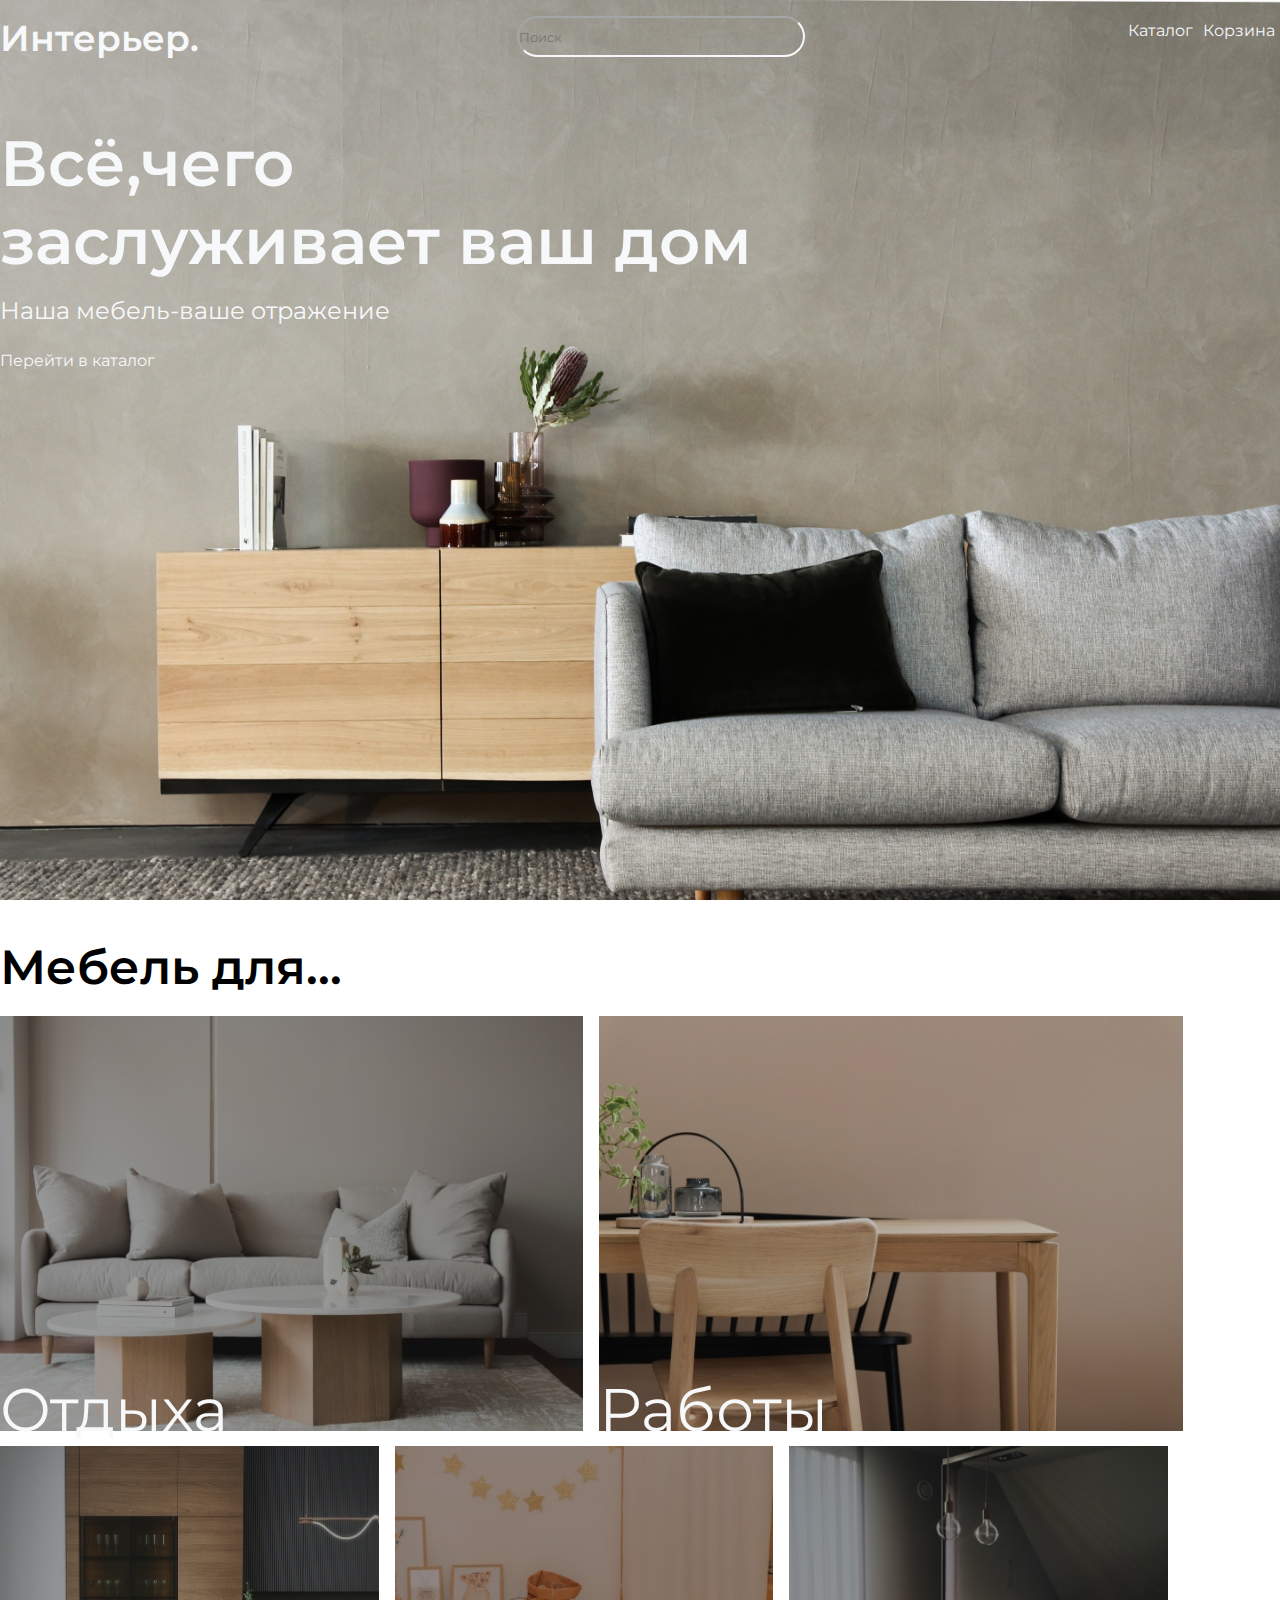
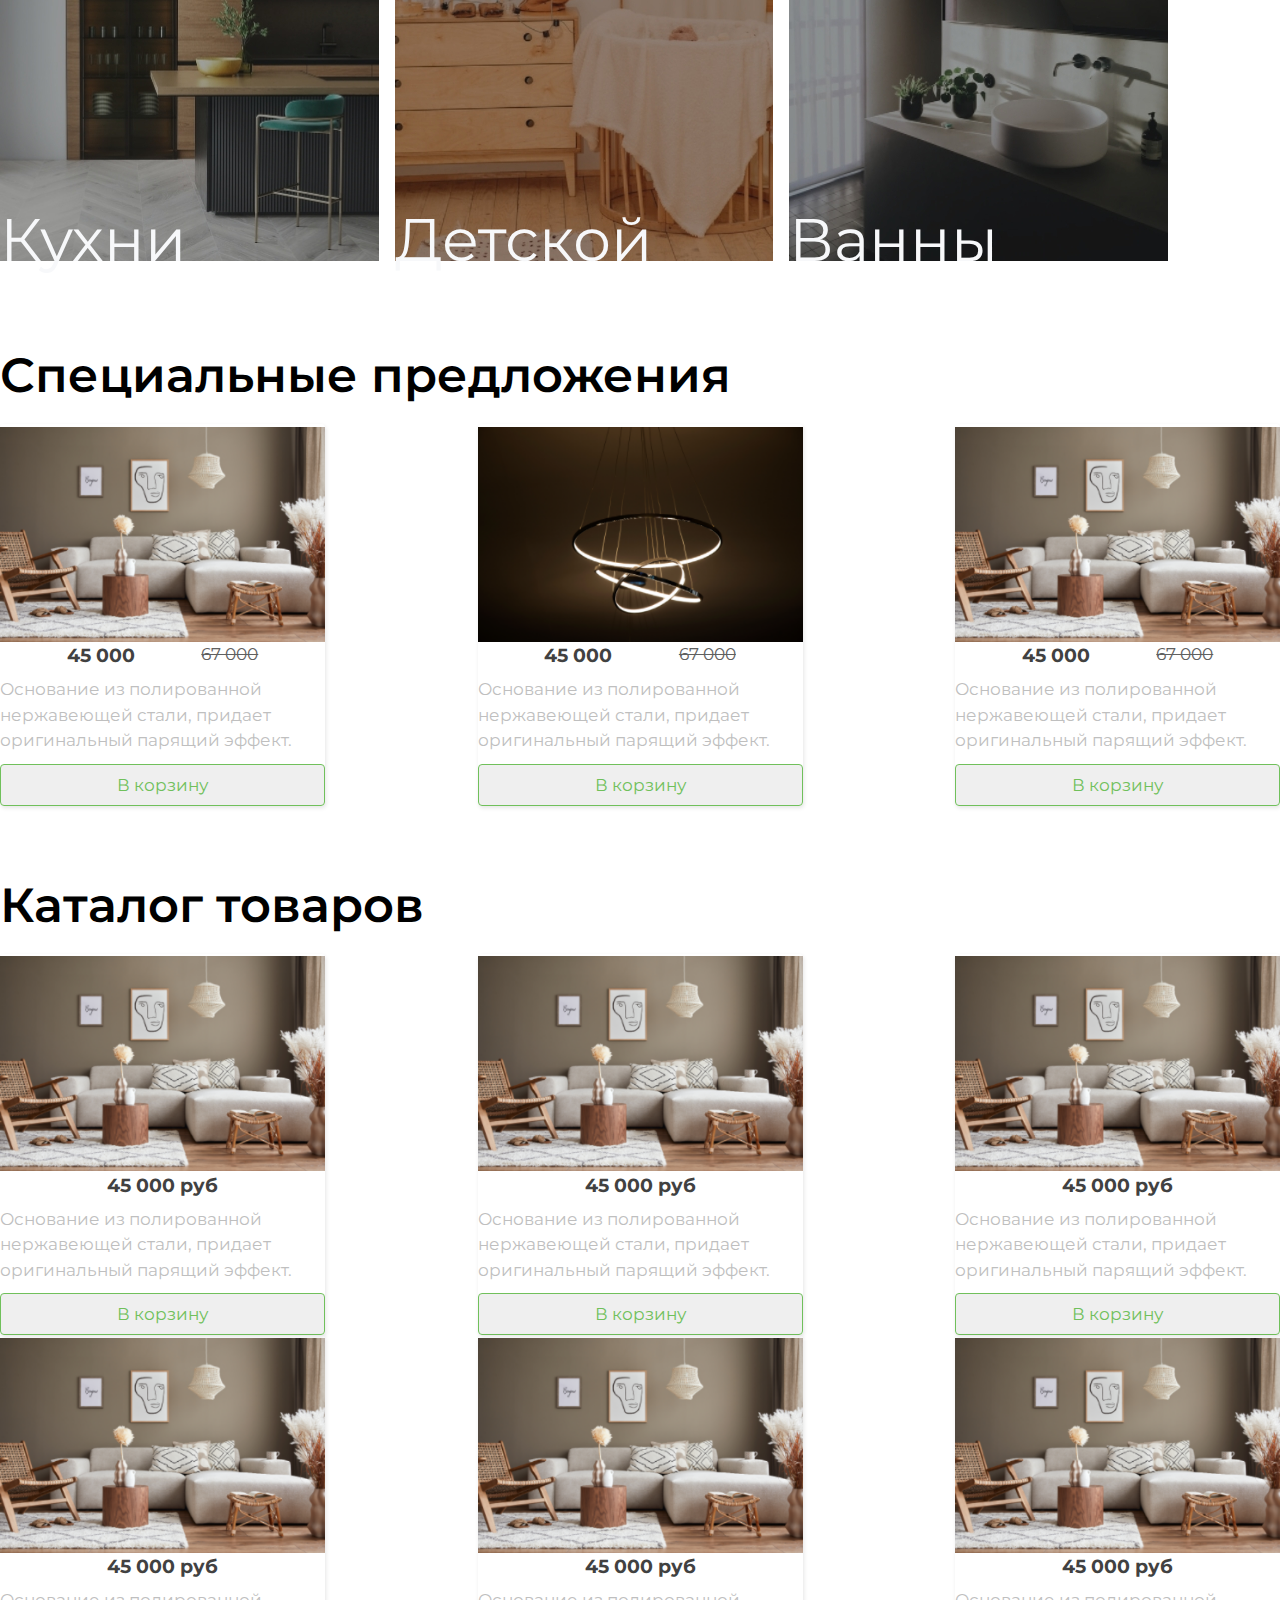
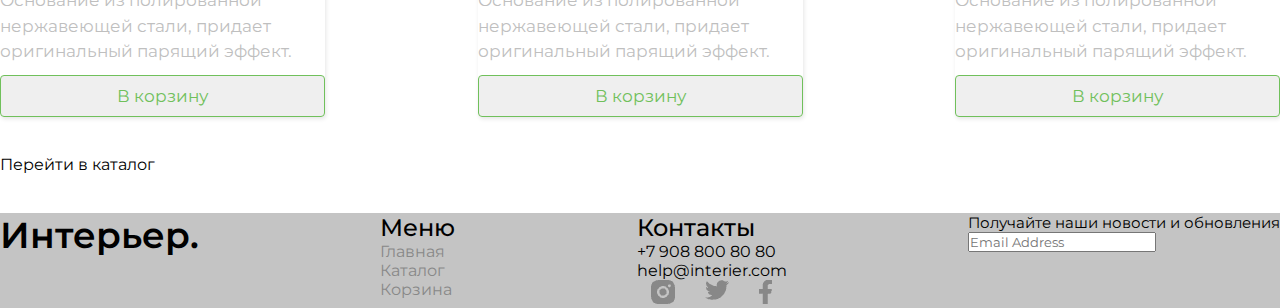
==== index.html @ 4b3cf43f "first commit" ====
<!DOCTYPE html>
<html lang="ru">

<head>
    <meta charset="UTF-8">
    <meta name="viewport" content="width=device-width, initial-scale=1.0">
    <title>Shop_interior</title>
    <link rel="stylesheet" href="./styles/styles.css">
</head>

<body>

    <header id="header" class="header">
        <div class="container">
            <nav class="header__navbar">
                <div class="interior__title">
                    <a href="#header" class="interior.">Интерьер.</a>
                </div>
                <div class="header__search">
                    <label for="search"></label>
                    <input type="search" placeholder="Поиск" id="search" class="search">
                </div>
                <div class="header__links">
                    <a href="#" class="header__link">Каталог</a>
                    <a href="#" class="header__link">Корзина</a>
                </div>
            </nav>
            <div class="header__main">
                <h1 class="header__title">Всё,чего <br> заслуживает ваш дом</h1>

                <p class="slogan">Наша мебель-ваше отражение</p>

                <a href="#" class="header__main__catalog">Перейти в каталог</a>

            </div>
        </div>
    </header>
    <main id="main" class="main">
        <div class="container">
            <div class="main__header">
                <h2 class="main__header__title">Мебель для...</h2>
                <div class="main__card__container">
                    <div class="main__card__container__top">
                        <a href="#" class="main__card__a">
                            <img src="/img/jpeg_card/Rectangle 17.jpeg" alt="Image">
                            <p class="main__card__a__p">Отдыха</p>
                        </a>
                        <a href="#" class="main__card__a">
                            <img src="/img/jpeg_card/Rectangle 18.jpeg" alt="Image">
                            <p class="main__card__a__p">Работы</p>
                        </a>
                    </div>
                    <div class="main__card__container__bot">
                        <a href="#" class="main__card__b">
                            <img src="/img/jpeg_card/Rectangle 19.jpeg" alt="Image">
                            <p class="main__card__b__p">Кухни</p>
                        </a>
                        <a href="#" class="main__card__b">
                            <img src="/img/jpeg_card/Rectangle 20.jpeg" alt="Image">
                            <p class="main__card__b__p">Детской</p>
                        </a>
                        <a href="#" class="main__card__b">
                            <img src="/img/jpeg_card/Rectangle 21.jpeg" alt="Image">
                            <p class="main__card__b__p">Ванны</p>
                        </a>
                    </div>
                </div>

            </div>
            <div class="main__middle">
                <h2 class="main__middle__title">Специальные предложения</h2>
                <div class="main__middle__container__card">
                    <div class="card">
                        <div class="card__top">
                            <a href="#" class="card__image">
                                <img src="/img/png_card/Rectangle 23-2.png" alt="image" />
                            </a>
                            <div class="card__label">Люстра Voda</div>
                        </div>
                        <div class="card__bottom">
                            <div class="card__prices">
                                <div class="card__price card__price--discount">45 000</div>
                                <div class="card__price card__price--common">67 000</div>
                            </div>
                            <a href="#" class="card__title">
                                Основание из полированной нержавеющей стали, придает оригинальный парящий эффект.
                            </a>
                            <button class="card__add">В корзину</button>
                        </div>
                    </div>

                    <div class="card">
                        <div class="card__top">
                            <a href="#" class="card__image">
                                <img src="/img/png_card/Rectangle 22-2.png" alt="img" />
                            </a>
                            <div class="card__label">Диван RONALD</div>
                        </div>
                        <div class="card__bottom">
                            <div class="card__prices">
                                <div class="card__price card__price--discount">45 000</div>
                                <div class="card__price card__price--common">67 000</div>
                            </div>
                            <a href="#" class="card__title">
                                Основание из полированной нержавеющей стали, придает оригинальный парящий эффект.
                            </a>
                            <button class="card__add">В корзину</button>
                        </div>
                    </div>
                    <div class="card">
                        <div class="card__top">
                            <a href="#" class="card__image">
                                <img src="/img/png_card/Rectangle 23-2.png" alt="img" />
                            </a>
                            <div class="card__label">Комод VENT</div>
                        </div>
                        <div class="card__bottom">
                            <div class="card__prices">
                                <div class="card__price card__price--discount">45 000</div>
                                <div class="card__price card__price--common">67 000</div>
                            </div>
                            <a href="#" class="card__title">
                                Основание из полированной нержавеющей стали, придает оригинальный парящий эффект.
                            </a>
                            <button class="card__add">В корзину</button>
                        </div>
                    </div>
                </div>
            </div>
            <div class="main__footer">
                <h2 class="main__footer__title">Каталог товаров</h2>
                <div class="main__footer__cards__top">
                    <div class="card">
                        <div class="card__top">
                            <a href="#" class="card__image">
                                <img src="/img/png_card/Rectangle 23-2.png" alt="img" />
                            </a>
                            <div class="card__label">Комод VENT</div>
                        </div>
                        <div class="card__bottom">
                            <div class="card__prices">
                                <div class="card__price card__price--discount">45 000 руб</div>
                            </div>
                            <a href="#" class="card__title">
                                Основание из полированной нержавеющей стали, придает оригинальный парящий эффект.
                            </a>
                            <button class="card__add">В корзину</button>
                        </div>
                    </div>
                    <div class="card">
                        <div class="card__top">
                            <a href="#" class="card__image">
                                <img src="/img/png_card/Rectangle 23-2.png" alt="img" />
                            </a>
                            <div class="card__label">Комод VENT</div>
                        </div>
                        <div class="card__bottom">
                            <div class="card__prices">
                                <div class="card__price card__price--discount">45 000 руб</div>
                            </div>
                            <a href="#" class="card__title">
                                Основание из полированной нержавеющей стали, придает оригинальный парящий эффект.
                            </a>
                            <button class="card__add">В корзину</button>
                        </div>
                    </div>
                    <div class="card">
                        <div class="card__top">
                            <a href="#" class="card__image">
                                <img src="/img/png_card/Rectangle 23-2.png" alt="img" />
                            </a>
                            <div class="card__label">Комод VENT</div>
                        </div>
                        <div class="card__bottom">
                            <div class="card__prices">
                                <div class="card__price card__price--discount">45 000 руб</div>
                            </div>
                            <a href="#" class="card__title">
                                Основание из полированной нержавеющей стали, придает оригинальный парящий эффект.
                            </a>
                            <button class="card__add">В корзину</button>
                        </div>
                    </div>
                </div>
                <div class="main__footer__cards__bot">
                    <div class="card">
                        <div class="card__top">
                            <a href="#" class="card__image">
                                <img src="/img/png_card/Rectangle 23-2.png" alt="img" />
                            </a>
                            <div class="card__label">Комод VENT</div>
                        </div>
                        <div class="card__bottom">
                            <div class="card__prices">
                                <div class="card__price card__price--discount">45 000 руб</div>
                            </div>
                            <a href="#" class="card__title">
                                Основание из полированной нержавеющей стали, придает оригинальный парящий эффект.
                            </a>
                            <button class="card__add">В корзину</button>
                        </div>
                    </div>
                    <div class="card">
                        <div class="card__top">
                            <a href="#" class="card__image">
                                <img src="/img/png_card/Rectangle 23-2.png" alt="img" />
                            </a>
                            <div class="card__label">Комод VENT</div>
                        </div>
                        <div class="card__bottom">
                            <div class="card__prices">
                                <div class="card__price card__price--discount">45 000 руб</div>
                            </div>
                            <a href="#" class="card__title">
                                Основание из полированной нержавеющей стали, придает оригинальный парящий эффект.
                            </a>
                            <button class="card__add">В корзину</button>
                        </div>
                    </div>
                    <div class="card">
                        <div class="card__top">
                            <a href="#" class="card__image">
                                <img src="/img/png_card/Rectangle 23-2.png" alt="img" />
                            </a>
                            <div class="card__label">Комод VENT</div>
                        </div>
                        <div class="card__bottom">
                            <div class="card__prices">
                                <div class="card__price card__price--discount">45 000 руб</div>
                            </div>
                            <a href="#" class="card__title">
                                Основание из полированной нержавеющей стали, придает оригинальный парящий эффект.
                            </a>
                            <button class="card__add">В корзину</button>
                        </div>
                    </div>
                </div>
                <a href="#" class="main__footer__catalog">Перейти в каталог</a>
            </div>
        </div>
    </main>
    <footer id="footer" class="footer">
        <div class="container">
            <div class="footer__container">
                <div class="footer__interior__name__column">
                    <p class="footer__interior__name">Интерьер.</p>
                </div>
                <div class="footer__menu__column">
                    <p class="footer__menu">Меню</p>
                    <a href="#" class="footer__link">Главная</a>
                    <a href="#" class="footer__link">Каталог</a>
                    <a href="#" class="footer__link">Корзина</a>

                </div>
                <div class="footer__adress__column">
                    <p class="footer__adress__top">Контакты</p>
                    <div class="footer__adress__column__mid">
                        <a href="#" class="footer__link">+7 908 800 80 80</a>
                        <a href="#" class="footer__link">help@interier.com</a>
                    </div>
                    <div class="footer__adress__column__bot">
                        <div class="footer__adress__column__bot__icons">
                            <a href="https://www.instagram.com/">
                                <img class="inst" src="/img/png_icons/Vector.png" alt="Иконка">
                            </a>
                            <a href="https://x.com/">
                                <img class="vk" src="/img/png_icons/Vector_twit.png" alt="Иконка">
                            </a>
                            <a href="https://www.facebook.com/">
                                <img class="tg" src="/img/png_icons/Vector_facebook.png" alt="Иконка">
                        </div>
                    </div>
                </div>
                <div class="footer__subscr__column">
                    <p class="footer__subscr__column__top">Получайте наши новости и обновления</p>
                </div>
                <div class="footer__subscr__column__mid">
                    <div class="footer__subscr__mail">
                        <div class="footer__mail">
                            <label for="email"></label>
                            <input type="email" placeholder="Email Address" id="email" class="email">
                        </div>  
                    </div>

                </div>
            </div>
        </div>
    </footer>
</body>

</html>
---- styles/styles.css ----
@charset "UTF-8";
@import url("https://fonts.googleapis.com/css2?family=Montserrat:ital,wght@0,100..900;1,100..900&display=swap");
* {
  margin: 0;
  padding: 0;
  box-sizing: border-box;
  font-family: Montserrat;
  scroll-behavior: smooth;
}

.container {
  max-width: 1370px;
  margin: 0 auto;
}

a {
  all: unset;
  /* Все стили элемента сбрасываются в ноль. */
  cursor: pointer;
}

/* Цвета */
:root {
  --black-btn: rgb(0, 0, 0);
  --white-text: rgb(247, 248, 250);
  --gray-background: rgb(196, 196, 196);
  --gray-text: rgb(136, 136, 136);
}

h1 {
  font-size: 36px;
}

h2 {
  font-size: 48px;
  font-weight: 600;
}

.card {
  width: 325px;
  min-height: 350px;
  box-shadow: 1px 2px 4px rgba(0, 0, 0, 0.1);
  display: flex;
  flex-direction: column;
  /* Размещаем элементы в колонку */
  border-radius: 4px;
  transition: 0.2s;
  position: relative;
}

/* При наведении на карточку - меняем цвет тени */
.card:hover {
  box-shadow: 4px 8px 16px rgba(255, 102, 51, 0.2);
}

.card__top {
  flex: 0 0 220px;
  /* Задаем высоту 220px, запрещаем расширение и сужение по высоте */
  position: relative;
  overflow: hidden;
  /* Скрываем, что выходит за пределы */
}

/* Контейнер для картинки */
.card__image {
  display: block;
  position: absolute;
  top: 0;
  left: 0;
  width: 100%;
  height: 100%;
}

.card__image > img {
  width: 100%;
  height: 100%;
  -o-object-fit: contain;
     object-fit: contain;
  /* Встраиваем картинку в контейнер card__image */
  transition: 0.2s;
}

/* При наведении - увеличиваем картинку */
.card__image:hover > img {
  transform: scale(1.1);
}

.card_bottom {
  display: block;
  padding: 10px;
}

.card__prices {
  display: flex;
  margin-bottom: 10px;
  justify-content: space-evenly;
}

.card__price--discount {
  font-weight: 700;
  font-size: 19px;
  color: #414141;
  display: flex;
  flex-wrap: wrap-reverse;
}

.card__price--common {
  text-decoration: line-through;
  font-weight: 400;
  font-size: 17px;
  color: #606060;
  display: flex;
  flex-wrap: wrap-reverse;
  justify-content: flex-end;
}

.card__title {
  display: block;
  margin-bottom: 10px;
  font-weight: 400;
  font-size: 17px;
  line-height: 150%;
  color: #bfbfbf;
}

.card__add {
  display: block;
  width: 100%;
  font-weight: 400;
  font-size: 17px;
  color: #70c05b;
  padding: 10px;
  text-align: center;
  border: 1px solid #70c05b;
  border-radius: 4px;
  cursor: pointer;
  /* Меняем курсор при наведении */
  transition: 0.2s;
  margin-top: auto;
  /* Прижимаем кнопку к низу карточки */
}

.card__add:hover {
  border: 1px solid #ff6633;
  background-color: #ff6633;
  color: #fff;
}

.header {
  background: no-repeat url(/img/png/438a630fdddee3b920bff151361862be.png);
  background-repeat: no-repeat;
  background-size: cover;
  width: auto;
  height: 100vh;
  color: var(--white-text);
}
.header .header__navbar {
  display: flex;
  justify-content: space-between;
  padding-top: 16px;
}
.header .header__navbar .interior__title {
  font-size: 36px;
  font-weight: 600;
}
.header .header__navbar .header__search .search {
  outline: none;
  border-radius: 10rem;
  border-color: var(--white-text);
  width: 288px;
  height: 41px;
  background-color: transparent;
}
.header .header__navbar .header__links {
  display: flex;
}
.header .header__navbar .header__links .header__link {
  margin: 5px;
}
.header .header__main {
  margin-top: 64px;
}
.header .header__main .header__title {
  font-size: 64px;
  font-weight: 600;
}
.header .header__main .slogan {
  margin-top: 16px;
  font-size: 24px;
  font-weight: 400;
  margin-bottom: 16px;
}
.header .header__main .header__main__catalog {
  margin-top: 26px;
  display: flex;
  padding-bottom: 1067px;
}

.main__header .main__header__title {
  margin-top: 3%;
  margin-bottom: 20px;
}
.main__header .main__card__container {
  font-size: 60px;
}
.main__header .main__card__container .main__card__container__top .main__card__a {
  position: relative;
}
.main__header .main__card__container .main__card__container__top .main__card__a .main__card__a__p {
  position: absolute;
  inset: 0;
  color: var(--white-text);
}
.main__header .main__card__container .main__card__container__bot .main__card__b {
  position: relative;
}
.main__header .main__card__container .main__card__container__bot .main__card__b .main__card__b__p {
  position: absolute;
  inset: 0;
  color: var(--white-text);
}

.main__middle .main__middle__title {
  margin-top: 70px;
  margin-bottom: 20px;
}
.main__middle .main__middle__container__card {
  display: flex;
  justify-content: space-between;
}

.main__footer .main__footer__title {
  margin-top: 70px;
  margin-bottom: 20px;
}
.main__footer .main__footer__cards__top {
  display: flex;
  justify-content: space-between;
}
.main__footer .main__footer__cards__bot {
  display: flex;
  justify-content: space-between;
}
.main__footer .main__footer__catalog {
  display: flex;
  margin-top: 3%;
}

.footer {
  background-color: var(--gray-background);
  text-decoration-color: var(--black-btn);
}
.footer .footer__container {
  margin-top: 3%;
  display: flex;
  justify-content: space-between;
}
.footer .footer__container .footer__interior__name__column .footer__interior__name {
  font-size: 36px;
  font-weight: 600;
}
.footer .footer__container .footer__menu__column .footer__menu {
  font-size: 24px;
  font-weight: 500;
}
.footer .footer__container .footer__menu__column .footer__link {
  display: flex;
  color: rgb(136, 136, 136);
}
.footer .footer__container .footer__adress__column .footer__adress__top {
  font-size: 24px;
  font-weight: 500;
}
.footer .footer__container .footer__adress__column .footer__adress__column__mid .footer__link {
  display: flex;
}
.footer .footer__container .footer__adress__column .footer__adress__column__bot .footer__adress__column__bot__icons {
  display: flex;
  justify-content: space-around;
}
.footer .footer__container .footer__subscr__column .footer__subscr__column__top {
  font-size: 15px;
  font-weight: 400;
}
.footer .footer__container .footer__subscr__column .footer__subscr__column__mid .email {
  font-size: 15px;
}/*# sourceMappingURL=styles.css.map */
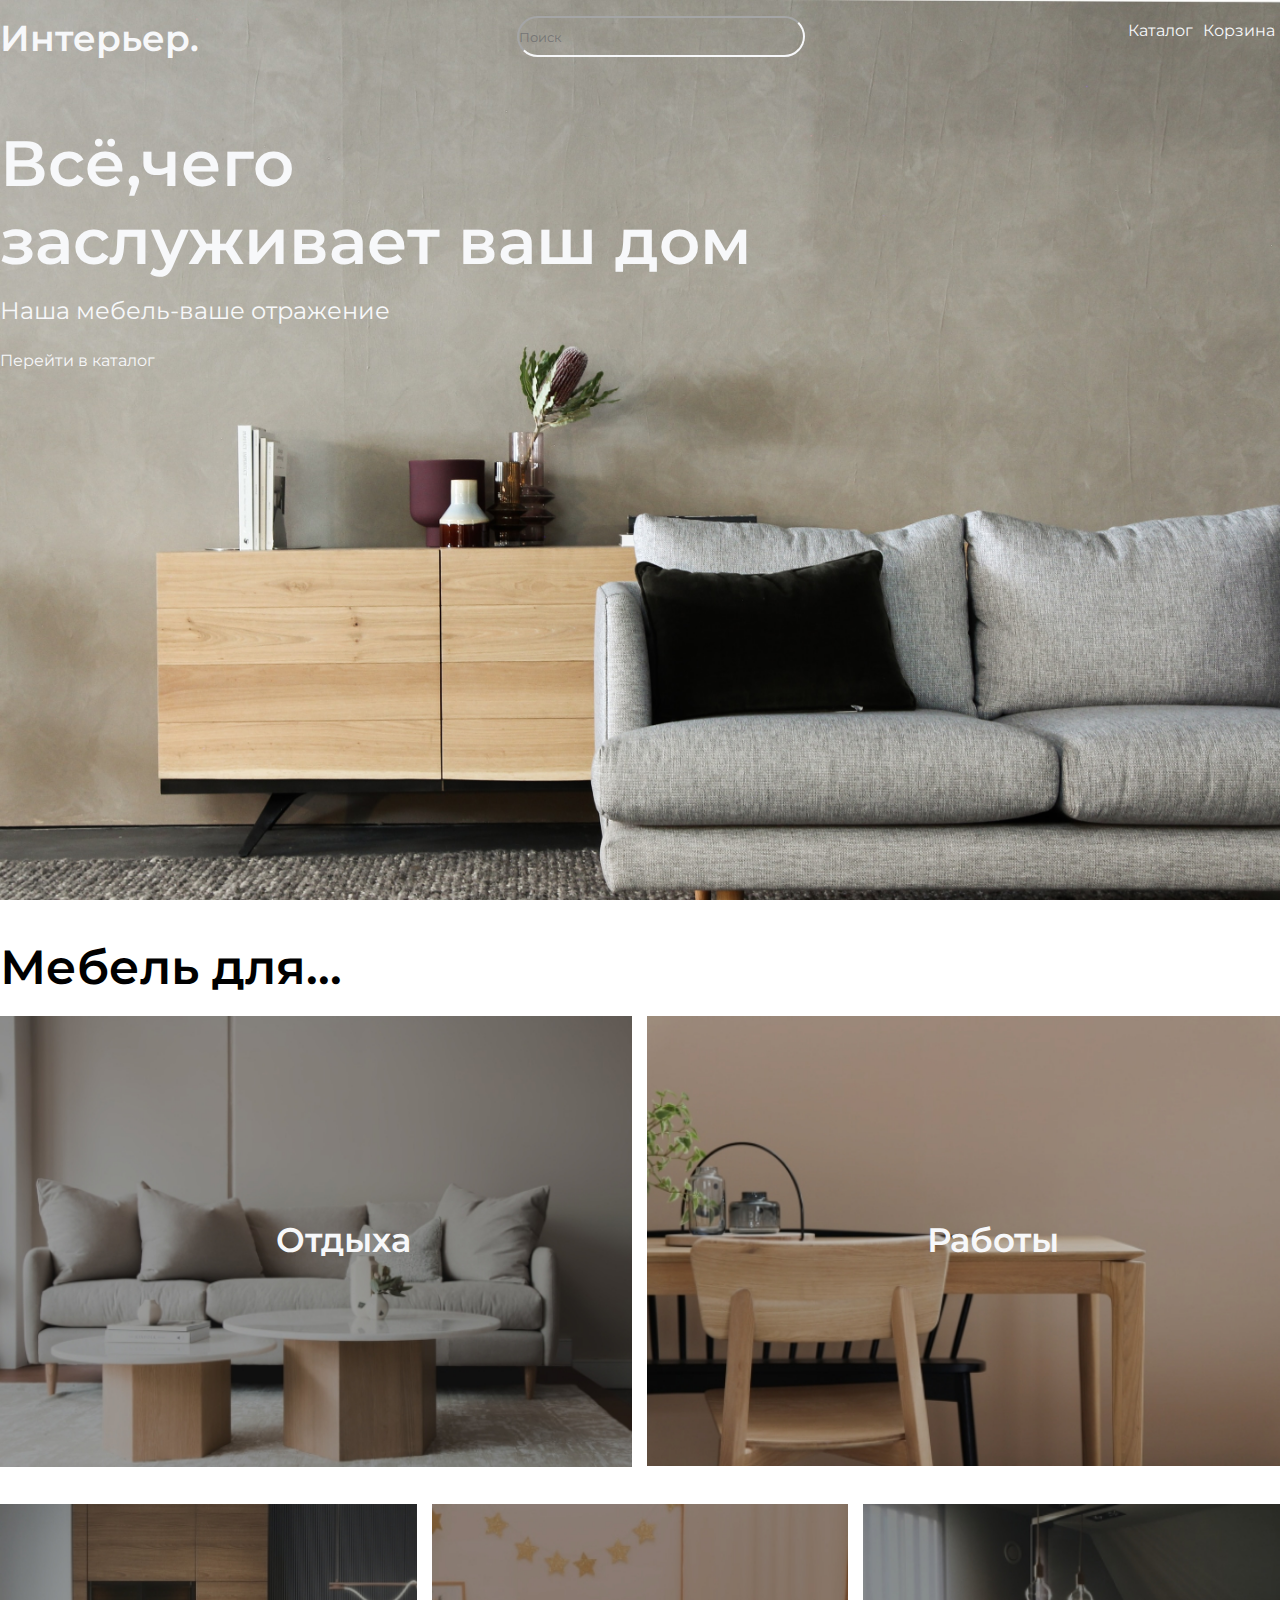
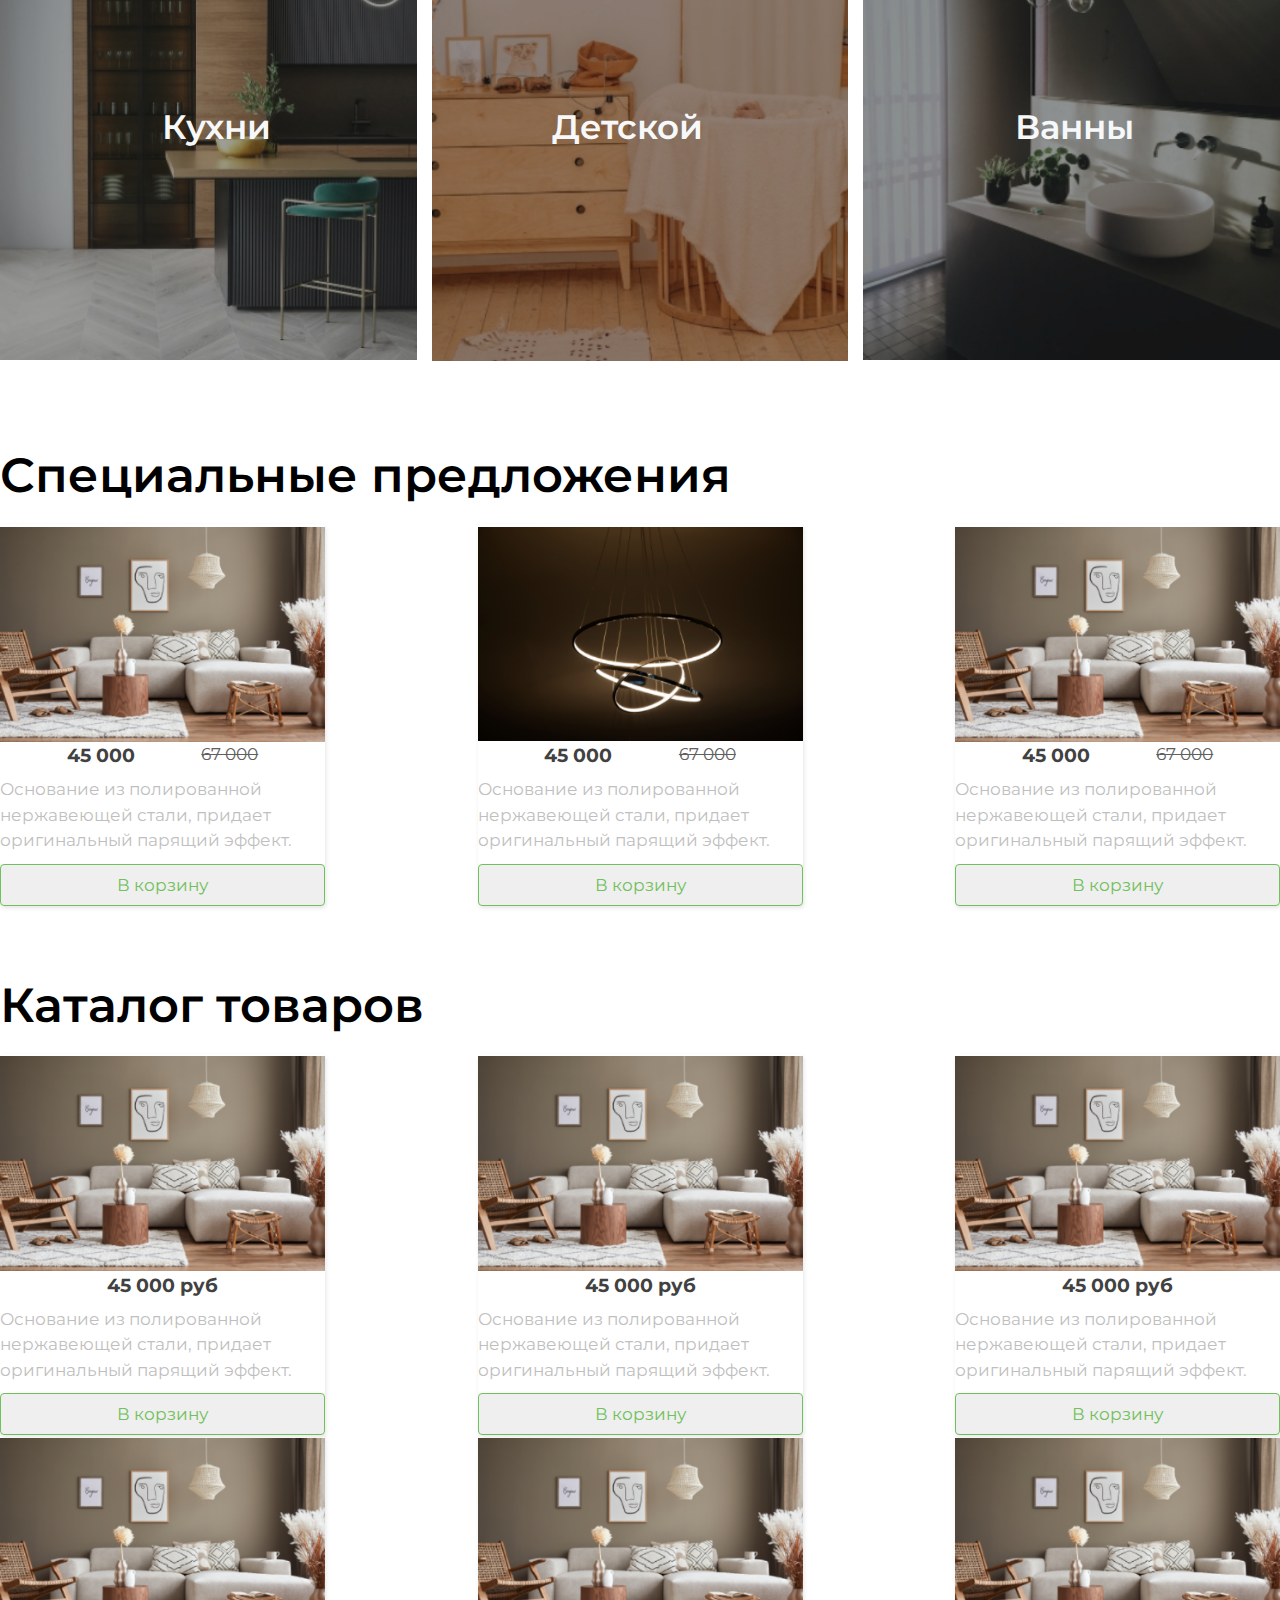
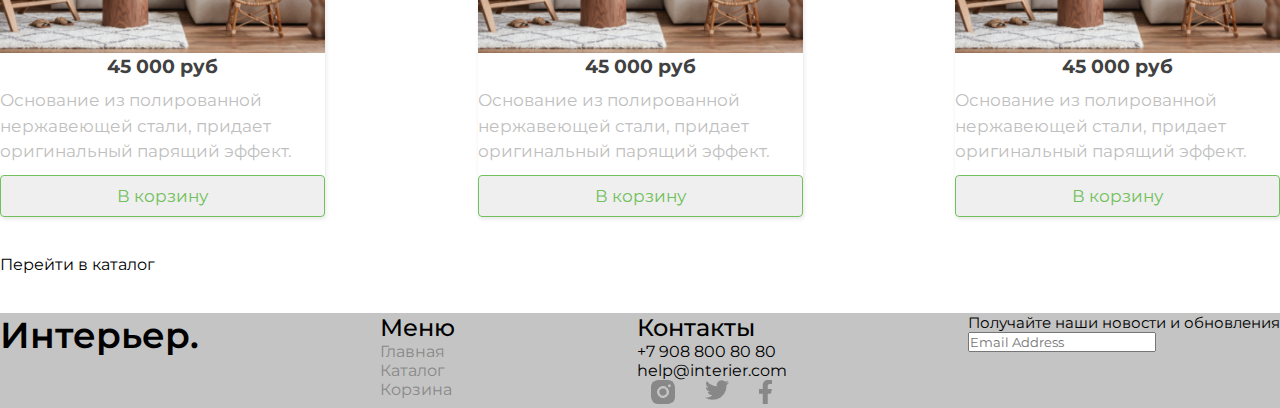
==== commit 8a1c7c2d: "Фиксит стили блока Mебель для..." ====
--- a/index.html
+++ b/index.html
@@ -40,30 +40,26 @@
             <div class="main__header">
                 <h2 class="main__header__title">Мебель для...</h2>
                 <div class="main__card__container">
-                    <div class="main__card__container__top">
-                        <a href="#" class="main__card__a">
-                            <img src="/img/jpeg_card/Rectangle 17.jpeg" alt="Image">
-                            <p class="main__card__a__p">Отдыха</p>
-                        </a>
-                        <a href="#" class="main__card__a">
-                            <img src="/img/jpeg_card/Rectangle 18.jpeg" alt="Image">
-                            <p class="main__card__a__p">Работы</p>
-                        </a>
-                    </div>
-                    <div class="main__card__container__bot">
-                        <a href="#" class="main__card__b">
-                            <img src="/img/jpeg_card/Rectangle 19.jpeg" alt="Image">
-                            <p class="main__card__b__p">Кухни</p>
-                        </a>
-                        <a href="#" class="main__card__b">
-                            <img src="/img/jpeg_card/Rectangle 20.jpeg" alt="Image">
-                            <p class="main__card__b__p">Детской</p>
-                        </a>
-                        <a href="#" class="main__card__b">
-                            <img src="/img/jpeg_card/Rectangle 21.jpeg" alt="Image">
-                            <p class="main__card__b__p">Ванны</p>
-                        </a>
-                    </div>
+                    <a id="first" href="#" class="main__card">
+                        <img class="main__card__img" src="/img/jpeg_card/Rectangle 17.jpeg" alt="Image">
+                        <span class="main__card__description">Отдыха</span>
+                    </a>
+                    <a id="second" href="#" class="main__card">
+                        <img class="main__card__img" src="/img/jpeg_card/Rectangle 18.jpeg" alt="Image">
+                        <span class="main__card__description">Работы</span>
+                    </a>
+                    <a id="third" href="#" class="main__card">
+                        <img class="main__card__img" src="/img/jpeg_card/Rectangle 19.jpeg" alt="Image">
+                        <span class="main__card__description">Кухни</span>
+                    </a>
+                    <a id="fourth" href="#" class="main__card">
+                        <img class="main__card__img" src="/img/jpeg_card/Rectangle 20.jpeg" alt="Image">
+                        <span class="main__card__description">Детской</span>
+                    </a>
+                    <a id="fifth" href="#" class="main__card">
+                        <img class="main__card__img" src="/img/jpeg_card/Rectangle 21.jpeg" alt="Image">
+                        <span class="main__card__description">Ванны</span>
+                    </a>
                 </div>
 
             </div>
--- a/styles/styles.css
+++ b/styles/styles.css
@@ -202,22 +202,46 @@
 }
 .main__header .main__card__container {
   font-size: 60px;
-}
-.main__header .main__card__container .main__card__container__top .main__card__a {
+  display: grid;
+  grid-template-columns: repeat(6, 1fr);
+  grid-template-rows: repeat(2, 1fr);
+  gap: 15px;
+  grid-template-areas: "first first first second second second" "third third fourth fourth fifth fifth";
+}
+.main__header .main__card__container .main__card {
   position: relative;
 }
-.main__header .main__card__container .main__card__container__top .main__card__a .main__card__a__p {
+.main__header .main__card__container .main__card .main__card__img {
+  width: 100%;
+  z-index: 50;
+}
+.main__header .main__card__container .main__card .main__card__description {
   position: absolute;
-  inset: 0;
+  z-index: 100;
+  top: 43%;
+  right: 35%;
+  font-family: "Montserrat";
+  font-style: normal;
+  font-weight: 600;
+  font-size: 34px;
+  line-height: 41px;
   color: var(--white-text);
-}
-.main__header .main__card__container .main__card__container__bot .main__card__b {
-  position: relative;
-}
-.main__header .main__card__container .main__card__container__bot .main__card__b .main__card__b__p {
-  position: absolute;
-  inset: 0;
-  color: var(--white-text);
+  text-decoration: none;
+}
+.main__header .main__card__container #first {
+  grid-area: first;
+}
+.main__header .main__card__container #second {
+  grid-area: second;
+}
+.main__header .main__card__container #third {
+  grid-area: third;
+}
+.main__header .main__card__container #fourth {
+  grid-area: fourth;
+}
+.main__header .main__card__container #fifth {
+  grid-area: fifth;
 }
 
 .main__middle .main__middle__title {
